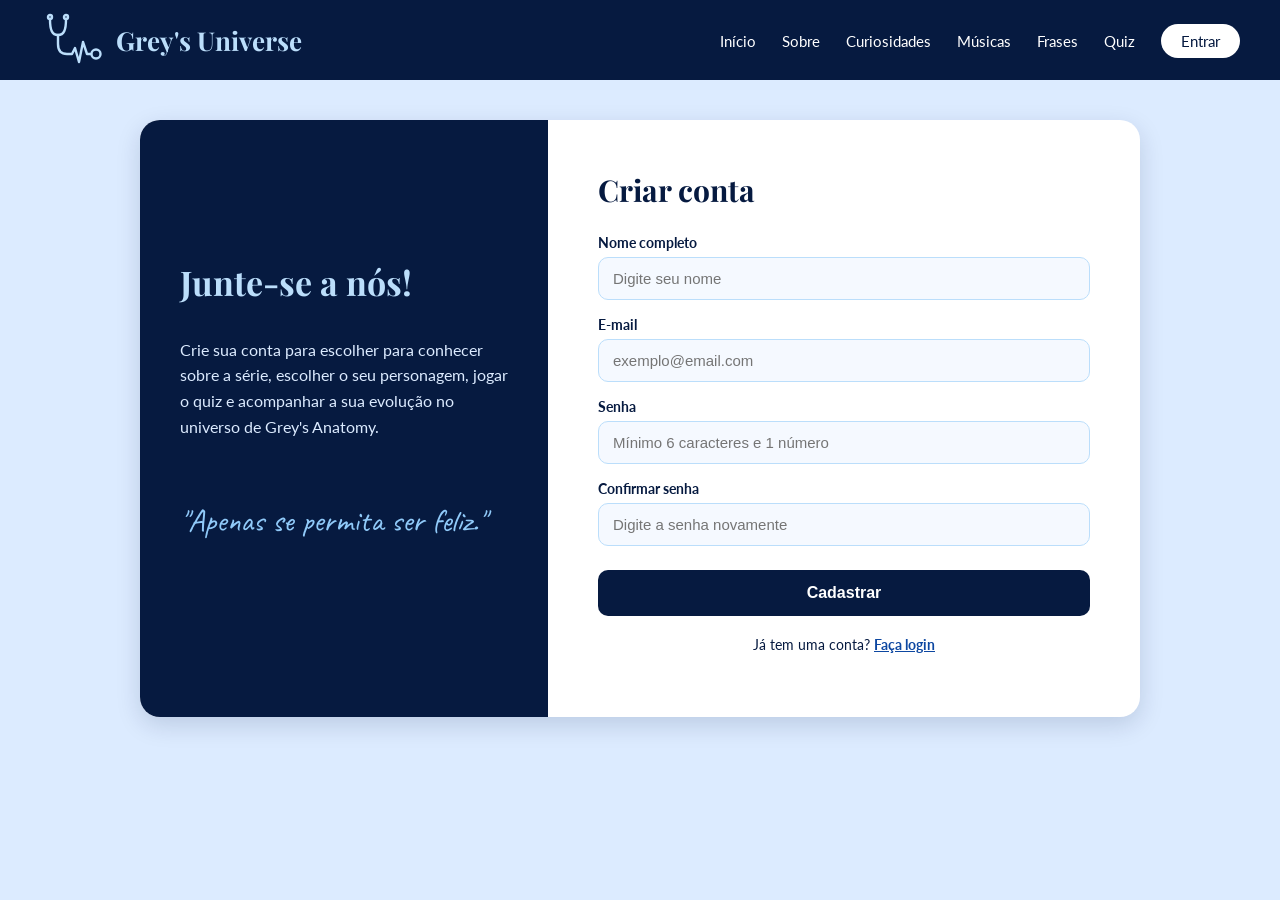
==== front/cadastro.html @ db397578 "front: tela de cadastro com validacoes (vetor e for) ligada a API" ====
<!DOCTYPE html>
<html lang="pt-BR">

<head>
    <meta charset="UTF-8">
    <meta name="viewport" content="width=device-width, initial-scale=1.0">
    <title>Cadastro | Grey's Universe</title>

    <!-- FONTES DO GOOGLE -->
    <link rel="preconnect" href="https://fonts.googleapis.com">
    <link rel="preconnect" href="https://fonts.gstatic.com" crossorigin>
    <link href="https://fonts.googleapis.com/css2?family=Caveat:wght@500&family=Lato:wght@400;700&family=Playfair+Display:wght@600;700&display=swap" rel="stylesheet">

    <link rel="stylesheet" href="css/style.css">
</head>

<body>

    <!-- MENU -->
    <div class="menu">
        <a href="index.html" class="logo">
            <svg class="logo-icone" viewBox="0 0 64 56">
                <circle cx="10" cy="5" r="2" />
                <circle cx="26" cy="5" r="2" />
                <path d="M10 7 C10 18 12 23 18 23 C24 23 26 18 26 7" />
                <path d="M18 23 V32 Q18 42 27 42 H32 L35 36 L39 50 L43 30 L47 42 H51" />
                <circle cx="56" cy="42" r="4.5" />
            </svg>
            Grey's Universe
        </a>
        <div class="menu-links">
            <a href="index.html">Início</a>
            <a href="sobre.html">Sobre</a>
            <a href="curiosidades.html">Curiosidades</a>
            <a href="index.html#musicas">Músicas</a>
            <a href="frases.html">Frases</a>
            <a href="quiz.html">Quiz</a>
            <a href="login.html" class="botao-entrar">Entrar</a>
        </div>
    </div>

    <!-- CAIXA DO CADASTRO -->
    <div class="pagina-form">

        <!-- LADO ESQUERDO -->
        <div class="form-lateral">
            <h2>Junte-se a nós!</h2>
            <p>
                Crie sua conta para escolher para conhecer sobre a série, escolher o seu personagem, jogar o quiz
                e acompanhar a sua evolução no universo de Grey's Anatomy.
            </p>
            <p class="frase-escrita">"Apenas se permita ser feliz."</p>
        </div>

        <!-- LADO DIREITO: FORMULÁRIO -->
        <div class="form-conteudo">
            <h2>Criar conta</h2>

            <div class="campo">
                <label>Nome completo</label>
                <input type="text" id="ipt_nome" placeholder="Digite seu nome">
            </div>

            <div class="campo">
                <label>E-mail</label>
                <input type="text" id="ipt_email" placeholder="exemplo@email.com">
            </div>

            <div class="campo">
                <label>Senha</label>
                <input type="password" id="ipt_senha" placeholder="Mínimo 6 caracteres e 1 número">
            </div>

            <div class="campo">
                <label>Confirmar senha</label>
                <input type="password" id="ipt_confirmacao" placeholder="Digite a senha novamente">
            </div>

            <button class="botao-form" onclick="cadastrar()">Cadastrar</button>

            <div class="mensagem" id="div_exibir"></div>

            <p class="link-form">Já tem uma conta? <a href="login.html">Faça login</a></p>
        </div>

    </div>

        <script>
        function cadastrar() {
            // pega o que foi digitado em cada campo
            let nome = ipt_nome.value;
            let email = ipt_email.value;
            let senha = ipt_senha.value;
            let confirmacao = ipt_confirmacao.value;

            // VALIDAÇÃO 1: campos vazios (vetor + for + contador)
            let campos = [nome, email, senha, confirmacao];
            let camposVazios = 0;
            for (let i = 0; i < campos.length; i++) {
                if (campos[i] == "") {
                    camposVazios++;
                }
            }

            // VALIDAÇÃO 3: e-mail (for passando letra por letra e contando)
            let qtdArroba = 0;
            let qtdPonto = 0;
            for (let i = 0; i < email.length; i++) {
                if (email[i] == "@") {
                    qtdArroba++;
                } else if (email[i] == ".") {
                    qtdPonto++;
                }
            }

            // VALIDAÇÃO 5: senha com pelo menos 1 número (vetor + for)
            let numeros = ["0", "1", "2", "3", "4", "5", "6", "7", "8", "9"];
            let qtdNumeros = 0;
            for (let i = 0; i < senha.length; i++) {
                for (let j = 0; j < numeros.length; j++) {
                    if (senha[i] == numeros[j]) {
                        qtdNumeros++;
                    }
                }
            }

            // CONFERÊNCIA: mostra o primeiro erro encontrado
            if (camposVazios > 0) {
                div_exibir.innerHTML = "Preencha todos os campos.";
            } else if (nome.length < 3) {
                div_exibir.innerHTML = "O nome precisa ter pelo menos 3 letras.";
            } else if (qtdArroba != 1 || qtdPonto == 0) {
                div_exibir.innerHTML = "Digite um e-mail válido, com um @ e um ponto.";
            } else if (senha.length < 6) {
                div_exibir.innerHTML = "A senha precisa ter pelo menos 6 caracteres.";
            } else if (qtdNumeros == 0) {
                div_exibir.innerHTML = "A senha precisa ter pelo menos 1 número.";
            } else if (senha != confirmacao) {
                div_exibir.innerHTML = "As senhas não são iguais.";
            } else {
                // objeto com os dados que vão para a API
                let dadosUsuario = {
                    nomeServer: nome,
                    emailServer: email,
                    senhaServer: senha
                };

                fetch("/usuarios/cadastrar", {
                    method: "POST",
                    headers: {
                        "Content-Type": "application/json"
                    },
                    body: JSON.stringify(dadosUsuario)
                }).then(function (resposta) {
                    if (resposta.ok) {
                        div_exibir.innerHTML = "Cadastro realizado com sucesso! Indo para o login...";
                        setTimeout(function () {
                            window.location = "login.html";
                        }, 2000);
                    } else {
                        div_exibir.innerHTML = "Não foi possível cadastrar. Tente novamente.";
                    }
                }).catch(function (erro) {
                    console.log(erro);
                    div_exibir.innerHTML = "Erro de conexão com o servidor.";
                });
            }
        }
    </script>

</body>

</html>
---- front/css/style.css ----
/* ===== CORES DO SITE =====
   azul-escuro:    #061A40
   azul-principal: #0D47A1
   azul-destaque:  #90CAF9
   azul-clarinho:  #BBDEFB
   fundo claro:    #DCEBFF
*/

/* ===== GERAL ===== */
body {
    margin: 0;
    font-family: 'Lato', Arial, sans-serif;
    background-color: #DCEBFF;
    color: #061A40;
}

h1, h2, h3 {
    font-family: 'Playfair Display', Georgia, serif;
}

/* ===== MENU ===== */
.menu {
    background-color: #061A40;
    display: flex;
    justify-content: space-between;
    align-items: center;
    padding: 12px 40px;
}

.logo {
    display: flex;
    align-items: center;
    gap: 12px;
    font-family: 'Playfair Display', Georgia, serif;
    font-size: 26px;
    font-weight: bold;
    color: #BBDEFB;
    text-decoration: none;
    white-space: nowrap;
}

.logo-icone {
    width: 64px;
    height: 56px;
}

.logo-icone path {
    fill: none;
    stroke: #BBDEFB;
    stroke-width: 2.4;
    stroke-linecap: round;
    stroke-linejoin: round;
}

.logo-icone circle {
    fill: #061A40;
    stroke: #BBDEFB;
    stroke-width: 2.4;
}

.menu-links a {
    color: white;
    text-decoration: none;
    margin-left: 22px;
    font-size: 15px;
}

.menu-links a:hover {
    color: #90CAF9;
}

.botao-entrar {
    background-color: white;
    color: #061A40 !important;
    padding: 8px 20px;
    border-radius: 20px;
}

/* ===== TOPO COM A TORRE ===== */
.topo {
    background-image: linear-gradient(to right, rgba(6, 26, 64, 0.95) 0%, rgba(6, 26, 64, 0.6) 50%, rgba(6, 26, 64, 0.1) 100%), url("../assets/imgs/torre.jpg");
    background-size: cover;
    background-position: center;
    margin: 20px 40px;
    border-radius: 20px;
    min-height: 480px;
    display: flex;
    align-items: center;
    padding: 0 60px;
}

.topo-texto {
    max-width: 520px;
    color: white;
}

.topo h1 {
    font-size: 60px;
    margin: 0 0 10px 0;
}

.topo-frase {
    font-family: 'Playfair Display', Georgia, serif;
    font-size: 28px;
    color: #90CAF9;
    margin: 0 0 16px 0;
}

.topo p {
    font-size: 18px;
    line-height: 1.6;
}

/* ===== BOTÕES ===== */
.botao {
    display: inline-block;
    background-color: #0D47A1;
    color: white;
    padding: 12px 30px;
    border-radius: 25px;
    text-decoration: none;
    font-weight: bold;
    margin-top: 10px;
}

.botao:hover {
    background-color: #061A40;
}

.topo .botao {
    background-color: white;
    color: #061A40;
}

.topo .botao:hover {
    background-color: #90CAF9;
}

/* ===== SEÇÕES ===== */
.secao {
    max-width: 1100px;
    margin: 0 auto;
    padding: 50px 20px;
    text-align: center;
}

.secao h2 {
    font-size: 34px;
    margin-top: 0;
}

.secao p {
    font-size: 17px;
    line-height: 1.6;
}

.secao-clara {
    background-color: white;
    border-radius: 20px;
}

/* ===== CARTÕES DE TEXTO ===== */
.cartoes {
    display: flex;
    justify-content: center;
    flex-wrap: wrap;
    gap: 20px;
    margin: 30px 0;
}

.cartao {
    background-color: white;
    border-top: 5px solid #0D47A1;
    border-radius: 12px;
    padding: 20px;
    width: 210px;
}

.secao-clara .cartao {
    background-color: #DCEBFF;
}

/* ===== CARTÕES DE PERSONAGEM ===== */
.cartao-personagem {
    background-color: white;
    border-radius: 16px;
    padding: 12px;
    width: 150px;
    box-shadow: 0 4px 12px rgba(6, 26, 64, 0.15);
}

.cartao-personagem img {
    width: 100%;
    height: 170px;
    object-fit: cover;
    object-position: center top;
    border-radius: 12px;
}

.cartao-personagem h3 {
    font-size: 16px;
    margin: 10px 0 4px 0;
}

.cartao-personagem p {
    font-size: 14px;
    color: #0D47A1;
    margin: 0;
}

/* ===== FRASE ESCRITA À MÃO ===== */
.secao .frase-escrita {
    font-family: 'Caveat', cursive;
    font-size: 34px;
    color: #0D47A1;
}

/* ===== PLAYLIST DE MÚSICAS ===== */
.playlist {
    background-color: #061A40;
    border-radius: 20px;
    padding: 24px 30px;
    max-width: 720px;
    margin: 30px auto 0 auto;
    text-align: left;
    box-shadow: 0 8px 24px rgba(6, 26, 64, 0.25);
}

.secao .playlist-titulo {
    color: #90CAF9;
    font-family: 'Playfair Display', Georgia, serif;
    font-size: 22px;
    font-weight: bold;
    margin: 0 0 14px 0;
}

.musica {
    display: flex;
    align-items: center;
    gap: 18px;
    padding: 12px 10px;
    border-top: 1px solid rgba(144, 202, 249, 0.2);
    border-radius: 10px;
}

.musica:hover {
    background-color: #0D47A1;
}

.musica-numero {
    color: #90CAF9;
    font-size: 18px;
    width: 24px;
    text-align: center;
}

.musica-info {
    flex: 1;
}

.musica-nome {
    color: white;
    font-weight: bold;
    font-size: 17px;
}

.musica-artista {
    color: #BBDEFB;
    font-size: 14px;
    margin-top: 2px;
}

.botao-ouvir {
    background-color: #90CAF9;
    color: #061A40;
    padding: 8px 20px;
    border-radius: 20px;
    text-decoration: none;
    font-weight: bold;
    font-size: 14px;
}

.botao-ouvir:hover {
    background-color: white;
}

/* ===== TELAS DE FORMULÁRIO (cadastro e login) ===== */
.pagina-form {
    display: flex;
    max-width: 1000px;
    margin: 40px auto;
    background-color: white;
    border-radius: 20px;
    overflow: hidden;
    box-shadow: 0 8px 24px rgba(6, 26, 64, 0.15);
}

.form-lateral {
    background-color: #061A40;
    color: white;
    width: 40%;
    padding: 50px 40px;
    display: flex;
    flex-direction: column;
    justify-content: center;
}

.form-lateral h2 {
    font-size: 34px;
    color: #BBDEFB;
    margin: 0 0 16px 0;
}

.form-lateral p {
    font-size: 16px;
    line-height: 1.6;
    color: #DCEBFF;
}

.form-lateral .frase-escrita {
    font-family: 'Caveat', cursive;
    font-size: 32px;
    color: #90CAF9;
    margin-top: 40px;
}

.form-conteudo {
    width: 60%;
    padding: 50px;
}

.form-conteudo h2 {
    font-size: 30px;
    margin: 0 0 24px 0;
}

.campo {
    margin-bottom: 16px;
}

.campo label {
    display: block;
    font-weight: bold;
    font-size: 14px;
    margin-bottom: 6px;
}

.campo input {
    width: 100%;
    box-sizing: border-box;
    padding: 12px 14px;
    border: 1px solid #BBDEFB;
    border-radius: 10px;
    font-size: 15px;
    background-color: #F5F9FF;
}

.campo input:focus {
    outline: none;
    border-color: #0D47A1;
}

.botao-form {
    width: 100%;
    background-color: #061A40;
    color: white;
    border: none;
    padding: 14px;
    border-radius: 10px;
    font-size: 16px;
    font-weight: bold;
    cursor: pointer;
    margin-top: 8px;
}

.botao-form:hover {
    background-color: #0D47A1;
}

.mensagem {
    margin-top: 16px;
    font-size: 15px;
    color: #0D47A1;
}

.link-form {
    text-align: center;
    margin-top: 20px;
    font-size: 14px;
}

.link-form a {
    color: #0D47A1;
    font-weight: bold;
}
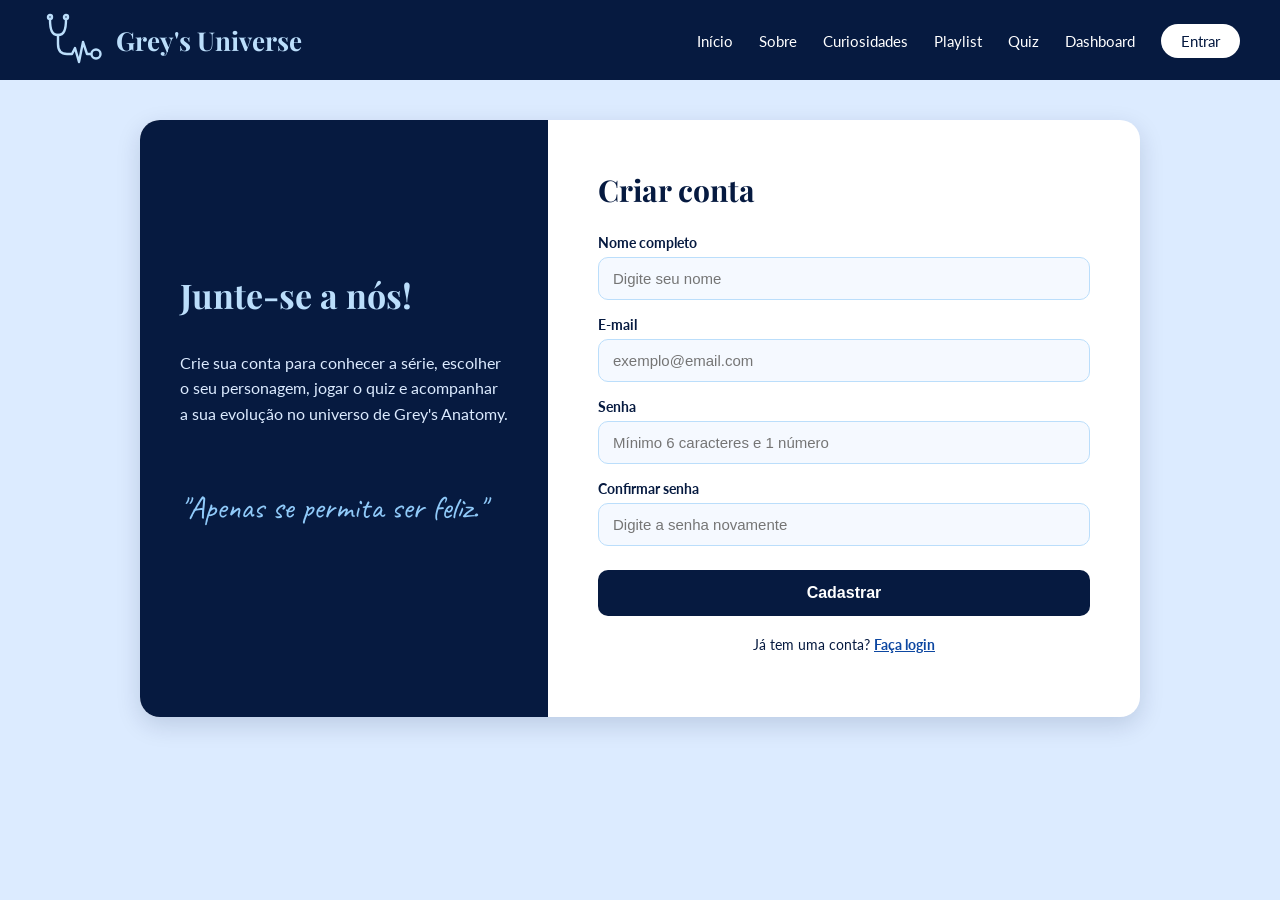
==== commit 3c192d04: "Menu igual em todas as páginas com Playlist, Dashboard, Olá e botão Sair" ====
--- a/front/cadastro.html
+++ b/front/cadastro.html
@@ -32,10 +32,10 @@
             <a href="index.html">Início</a>
             <a href="sobre.html">Sobre</a>
             <a href="curiosidades.html">Curiosidades</a>
-            <a href="index.html#musicas">Músicas</a>
-            <a href="frases.html">Frases</a>
+            <a href="index.html#musicas">Playlist</a>
             <a href="quiz.html">Quiz</a>
-            <a href="login.html" class="botao-entrar">Entrar</a>
+            <a href="dashboard.html">Dashboard</a>
+            <span id="span_conta"></span>
         </div>
     </div>
 
@@ -46,7 +46,7 @@
         <div class="form-lateral">
             <h2>Junte-se a nós!</h2>
             <p>
-                Crie sua conta para escolher para conhecer sobre a série, escolher o seu personagem, jogar o quiz
+                Crie sua conta para conhecer a série, escolher o seu personagem, jogar o quiz
                 e acompanhar a sua evolução no universo de Grey's Anatomy.
             </p>
             <p class="frase-escrita">"Apenas se permita ser feliz."</p>
@@ -85,7 +85,34 @@
 
     </div>
 
-        <script>
+    <script>
+        // ===== MENU: Entrar ou "Olá, Nome" + Sair =====
+        if (sessionStorage.ID_USUARIO != null) {
+            let nomeCompleto = sessionStorage.NOME_USUARIO;
+            let primeiroNome = "";
+            let espacos = 0;
+
+            for (let i = 0; i < nomeCompleto.length; i++) {
+                if (nomeCompleto[i] == " ") {
+                    espacos++;
+                }
+                if (espacos == 0) {
+                    primeiroNome += nomeCompleto[i];
+                }
+            }
+
+            span_conta.innerHTML = `<span class="ola-usuario">Olá, ${primeiroNome}</span>
+                                    <a href="#" class="botao-entrar" onclick="sair()">Sair</a>`;
+        } else {
+            span_conta.innerHTML = `<a href="login.html" class="botao-entrar">Entrar</a>`;
+        }
+
+        function sair() {
+            sessionStorage.clear();
+            window.location = "index.html";
+        }
+
+        // ===== CADASTRO =====
         function cadastrar() {
             // pega o que foi digitado em cada campo
             let nome = ipt_nome.value;
--- a/front/css/style.css
+++ b/front/css/style.css
@@ -392,4 +392,386 @@
 .link-form a {
     color: #0D47A1;
     font-weight: bold;
+}
+
+/* ===== ESCOLHA DE PERSONAGEM ===== */
+.pagina-personagem .cartao-personagem {
+    width: 180px;
+    display: flex;
+    flex-direction: column;
+}
+
+.pagina-personagem .cartao-personagem p {
+    font-size: 13px;
+    color: #061A40;
+    line-height: 1.4;
+    flex: 1;
+}
+
+.botao-escolher {
+    background-color: #0D47A1;
+    color: white;
+    border: none;
+    padding: 10px;
+    border-radius: 20px;
+    font-weight: bold;
+    cursor: pointer;
+    margin-top: 10px;
+}
+
+.botao-escolher:hover {
+    background-color: #061A40;
+}
+
+.escolhido {
+    border: 3px solid #0D47A1;
+}
+
+/* =========================================
+   QUIZ
+   ========================================= */
+.caixa-quiz {
+    width: 100%;
+    max-width: 680px;
+    background-color: #FFFFFF;
+    border-radius: 16px;
+    padding: 40px;
+    box-shadow: 0 8px 24px rgba(6, 26, 64, 0.12);
+    box-sizing: border-box;
+}
+
+.caixa-quiz h1 {
+    font-family: 'Playfair Display', serif;
+    color: #061A40;
+    font-size: 32px;
+    margin: 0 0 12px 0;
+}
+
+.caixa-quiz h2 {
+    font-family: 'Playfair Display', serif;
+    color: #061A40;
+    font-size: 24px;
+    margin: 8px 0 24px 0;
+}
+
+.caixa-quiz p {
+    font-family: 'Lato', sans-serif;
+    color: #0D47A1;
+    font-size: 17px;
+    line-height: 1.5;
+}
+
+/* "Interno · Pergunta 3 de 10" */
+.progresso {
+    display: inline-block;
+    background-color: #DCEBFF;
+    color: #0D47A1;
+    font-weight: 700;
+    font-size: 14px;
+    padding: 6px 14px;
+    border-radius: 20px;
+    margin: 0;
+}
+
+/* botões da escolha de nível */
+.botao-nivel {
+    display: block;
+    width: 100%;
+    margin-top: 14px;
+    padding: 18px;
+    font-family: 'Playfair Display', serif;
+    font-size: 20px;
+    color: #061A40;
+    background-color: #DCEBFF;
+    border: 2px solid #90CAF9;
+    border-radius: 12px;
+    cursor: pointer;
+    transition: 0.2s;
+}
+
+.botao-nivel:hover {
+    background-color: #0D47A1;
+    border-color: #0D47A1;
+    color: #FFFFFF;
+}
+
+/* alternativas */
+.alternativa {
+    display: flex;
+    align-items: center;
+    gap: 12px;
+    padding: 14px 18px;
+    margin-bottom: 12px;
+    font-family: 'Lato', sans-serif;
+    font-size: 17px;
+    color: #061A40;
+    background-color: #F5F9FF;
+    border: 2px solid #BBDEFB;
+    border-radius: 10px;
+    cursor: pointer;
+    transition: 0.2s;
+}
+
+.alternativa:hover {
+    border-color: #0D47A1;
+}
+
+.alternativa input {
+    accent-color: #0D47A1;
+    width: 18px;
+    height: 18px;
+}
+
+/* alternativa marcada fica azul */
+.alternativa:has(input:checked) {
+    background-color: #BBDEFB;
+    border-color: #0D47A1;
+}
+
+/* botões dentro do quiz */
+.caixa-quiz .botao-form {
+    width: 100%;
+    margin-top: 12px;
+}
+
+/* quadradinhos do resultado */
+.resultado-numeros {
+    display: flex;
+    gap: 16px;
+    margin: 24px 0;
+}
+
+.resultado-item {
+    flex: 1;
+    display: flex;
+    flex-direction: column;
+    align-items: center;
+    padding: 20px;
+    background-color: #DCEBFF;
+    border-radius: 12px;
+}
+
+.resultado-item span {
+    font-family: 'Lato', sans-serif;
+    font-size: 14px;
+    color: #0D47A1;
+    text-transform: uppercase;
+    letter-spacing: 1px;
+}
+
+.resultado-item b {
+    font-family: 'Playfair Display', serif;
+    font-size: 40px;
+    color: #061A40;
+    margin-top: 6px;
+}
+
+/* mensagens do resultado */
+.passou,
+.nao-passou {
+    padding: 14px 18px;
+    border-radius: 10px;
+    font-weight: 700;
+}
+
+.caixa-quiz .passou {
+    background-color: #E3F5E9;
+    color: #1E6B3A;
+}
+
+.caixa-quiz .nao-passou {
+    background-color: #FDECEC;
+    color: #9B2C2C;
+}
+
+/* página do quiz com foto de fundo */
+.pagina-quiz {
+    min-height: calc(100vh - 130px);
+    padding: 48px 16px;
+    display: flex;
+    flex-direction: column;
+    align-items: center;
+    background-image: url("../assets/imgs/fundo-quiz.png");
+    background-size: cover;
+    background-position: center;
+}
+
+/* aviso "Escolha uma alternativa" */
+.pagina-quiz .mensagem {
+    max-width: 680px;
+    width: 100%;
+    margin-top: 16px;
+    text-align: center;
+    font-family: 'Lato', sans-serif;
+    color: #9B2C2C;
+}
+
+/* =========================================
+   DASHBOARD – SEU PRONTUÁRIO DE DESEMPENHO
+   ========================================= */
+.pagina-dashboard {
+    max-width: 1300px;
+    margin: 0 auto;
+    padding: 36px 32px 48px 32px;
+    box-sizing: border-box;
+}
+
+.pagina-dashboard h1 {
+    font-family: 'Playfair Display', serif;
+    color: #061A40;
+    font-size: 36px;
+    margin: 0;
+}
+
+.dash-sub {
+    font-family: 'Lato', sans-serif;
+    color: #0D47A1;
+    font-size: 17px;
+    margin: 8px 0 24px 0;
+}
+
+/* mensagem "Você ainda não jogou o quiz" */
+.pagina-dashboard .mensagem {
+    font-family: 'Lato', sans-serif;
+    color: #061A40;
+    font-size: 17px;
+    margin-bottom: 16px;
+}
+
+/* ----- linha dos 4 KPIs ----- */
+.dash-kpis {
+    display: grid;
+    grid-template-columns: 1.3fr 1fr 1fr 1fr;
+    gap: 18px;
+}
+
+.kpi {
+    background-color: #FFFFFF;
+    border-radius: 14px;
+    padding: 20px 22px;
+    border-left: 6px solid #90CAF9;
+    box-shadow: 0 4px 14px rgba(6, 26, 64, 0.08);
+}
+
+.kpi small {
+    display: block;
+    font-family: 'Lato', sans-serif;
+    font-size: 13px;
+    text-transform: uppercase;
+    letter-spacing: 1px;
+    color: #0D47A1;
+}
+
+.kpi big {
+    display: block;
+    font-family: 'Playfair Display', serif;
+    font-size: 34px;
+    color: #061A40;
+    margin: 8px 0;
+}
+
+.kpi p {
+    font-family: 'Lato', sans-serif;
+    font-size: 14px;
+    color: #3A4A6A;
+    margin: 0;
+}
+
+/* KPI principal (nível atual): escuro, para chamar atenção */
+.kpi-destaque {
+    background-color: #061A40;
+}
+
+.kpi-destaque small {
+    color: #90CAF9;
+}
+
+.kpi-destaque big {
+    color: #FFFFFF;
+    font-size: 28px;
+}
+
+.kpi-destaque p {
+    color: #BBDEFB;
+}
+
+/* ----- semáforo ----- */
+.kpi.verde {
+    border-left-color: #2E9E5B;
+}
+
+.kpi.verde p {
+    color: #1E6B3A;
+}
+
+.kpi.amarelo {
+    border-left-color: #E0A800;
+}
+
+.kpi.amarelo p {
+    color: #8A6400;
+}
+
+.kpi.vermelho {
+    border-left-color: #C62828;
+}
+
+.kpi.vermelho p {
+    color: #9B2C2C;
+}
+
+/* ----- gráficos ----- */
+.dash-graficos {
+    display: grid;
+    grid-template-columns: 1.4fr 1fr;
+    gap: 18px;
+    margin-top: 18px;
+}
+
+.dash-card {
+    background-color: #FFFFFF;
+    border-radius: 14px;
+    padding: 22px 24px;
+    box-shadow: 0 4px 14px rgba(6, 26, 64, 0.08);
+}
+
+.dash-card h3 {
+    font-family: 'Lato', sans-serif;
+    font-size: 18px;
+    color: #061A40;
+    margin: 0;
+}
+
+.dash-card p {
+    font-family: 'Lato', sans-serif;
+    font-size: 14px;
+    color: #3A4A6A;
+    margin: 6px 0 16px 0;
+}
+
+/* =========================================
+   MENU FIXO NO TOPO AO ROLAR A PÁGINA
+   ========================================= */
+.menu {
+    position: sticky;
+    top: 0;
+    z-index: 100;
+}
+
+/* rolagem suave ao clicar em links como "Playlist" */
+html {
+    scroll-behavior: smooth;
+}
+
+/* a seção não fica escondida atrás do menu fixo */
+section,
+.secao {
+    scroll-margin-top: 100px;
+}
+
+/* "Olá, Nome" no menu */
+.ola-usuario {
+    color: #90CAF9;
+    margin-left: 22px;
+    font-size: 15px;
 }
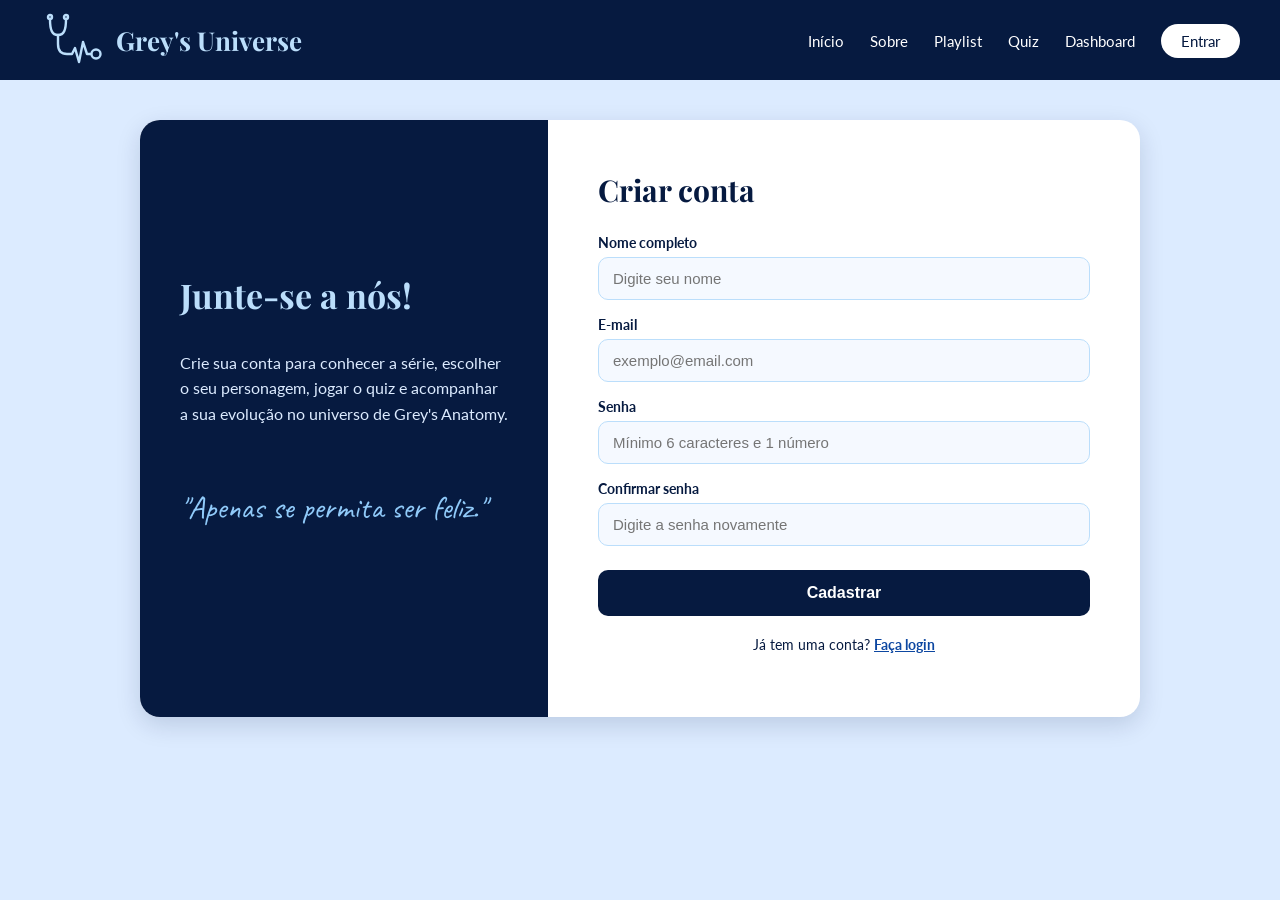
==== commit 2b1d4600: "Sobre na Home, login leva para a Home e remoção de Curiosidades" ====
--- a/front/cadastro.html
+++ b/front/cadastro.html
@@ -30,8 +30,8 @@
         </a>
         <div class="menu-links">
             <a href="index.html">Início</a>
-            <a href="sobre.html">Sobre</a>
-            <a href="curiosidades.html">Curiosidades</a>
+            <a href="index.html#sobre">Sobre</a>
+            
             <a href="index.html#musicas">Playlist</a>
             <a href="quiz.html">Quiz</a>
             <a href="dashboard.html">Dashboard</a>
--- a/front/css/style.css
+++ b/front/css/style.css
@@ -774,4 +774,20 @@
     color: #90CAF9;
     margin-left: 22px;
     font-size: 15px;
+}
+
+/* =========================================
+   PÁGINA SOBRE
+   ========================================= */
+.texto-sobre {
+    max-width: 760px;
+    margin: 0 auto;
+}
+
+.cartao-ficha strong {
+    display: block;
+    font-family: 'Playfair Display', Georgia, serif;
+    font-size: 26px;
+    color: #0D47A1;
+    margin: 6px 0;
 }
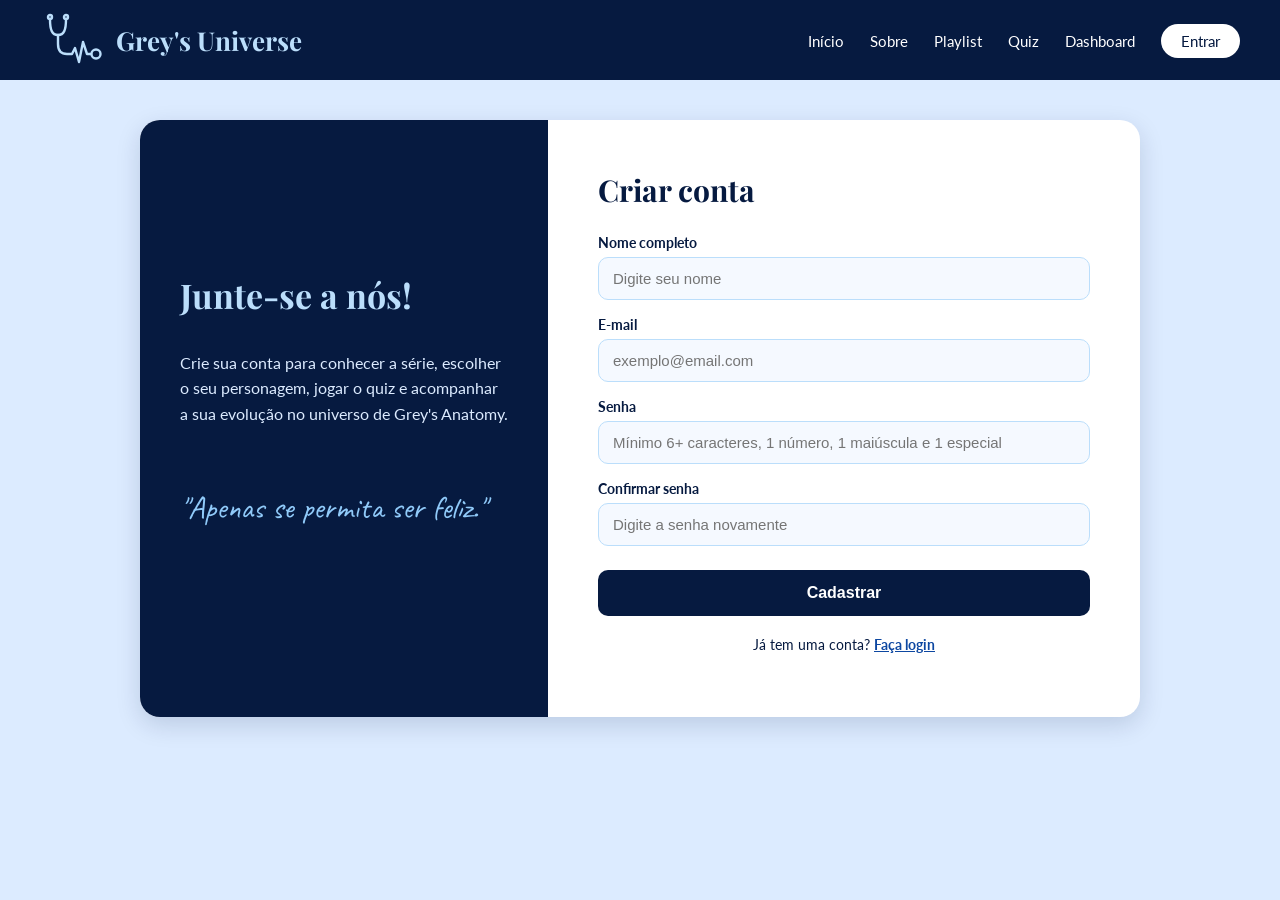
==== commit 8413ccd5: "Cadastro: senha exige letra maiúscula e caractere especial" ====
--- a/front/cadastro.html
+++ b/front/cadastro.html
@@ -68,7 +68,7 @@
 
             <div class="campo">
                 <label>Senha</label>
-                <input type="password" id="ipt_senha" placeholder="Mínimo 6 caracteres e 1 número">
+                <input type="password" id="ipt_senha" placeholder="Mínimo 6+ caracteres, 1 número, 1 maiúscula e 1 especial">
             </div>
 
             <div class="campo">
@@ -147,6 +147,30 @@
                 for (let j = 0; j < numeros.length; j++) {
                     if (senha[i] == numeros[j]) {
                         qtdNumeros++;
+                    }
+                }
+            }
+
+            
+            // VALIDAÇÃO 7: senha com pelo menos 1 letra maiúscula (vetor + for)
+            let maiusculas = ["A", "B", "C", "D", "E", "F", "G", "H", "I", "J", "K", "L", "M",
+                              "N", "O", "P", "Q", "R", "S", "T", "U", "V", "W", "X", "Y", "Z"];
+            let qtdMaiusculas = 0;
+            for (let i = 0; i < senha.length; i++) {
+                for (let j = 0; j < maiusculas.length; j++) {
+                    if (senha[i] == maiusculas[j]) {
+                        qtdMaiusculas++;
+                    }
+                }
+            }
+
+            // VALIDAÇÃO 8: senha com pelo menos 1 caractere especial (vetor + for)
+            let especiais = ["!", "@", "#", "$", "%", "&", "*"];
+            let qtdEspeciais = 0;
+            for (let i = 0; i < senha.length; i++) {
+                for (let j = 0; j < especiais.length; j++) {
+                    if (senha[i] == especiais[j]) {
+                        qtdEspeciais++;
                     }
                 }
             }
@@ -162,6 +186,10 @@
                 div_exibir.innerHTML = "A senha precisa ter pelo menos 6 caracteres.";
             } else if (qtdNumeros == 0) {
                 div_exibir.innerHTML = "A senha precisa ter pelo menos 1 número.";
+            } else if (qtdMaiusculas == 0) {
+                div_exibir.innerHTML = "A senha precisa ter pelo menos 1 letra maiúscula.";
+            } else if (qtdEspeciais == 0) {
+                div_exibir.innerHTML = "A senha precisa ter pelo menos 1 caractere especial (! @ # $ % & *).";
             } else if (senha != confirmacao) {
                 div_exibir.innerHTML = "As senhas não são iguais.";
             } else {
--- a/front/css/style.css
+++ b/front/css/style.css
@@ -528,6 +528,19 @@
     border-color: #0D47A1;
 }
 
+/* correção: alternativa certa (verde) e errada (vermelha) */
+.caixa-quiz .alternativa.certa {
+    background-color: #E3F5E9;
+    border-color: #2E9E5B;
+    cursor: default;
+}
+
+.caixa-quiz .alternativa.errada {
+    background-color: #FDECEC;
+    border-color: #C62828;
+    cursor: default;
+}
+
 /* botões dentro do quiz */
 .caixa-quiz .botao-form {
     width: 100%;
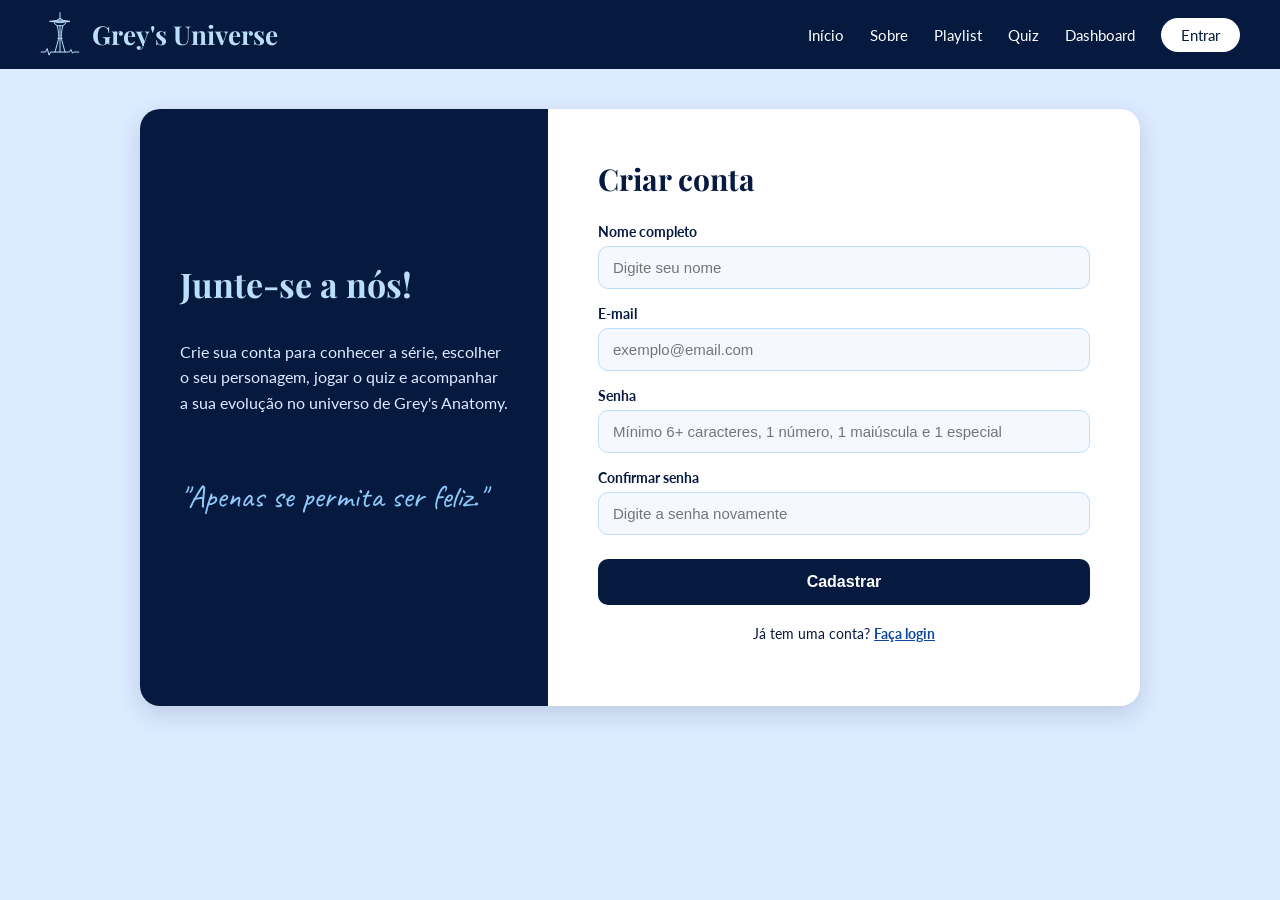
==== commit cc1cece7: "front: troca a logo pela Space Needle" ====
--- a/front/cadastro.html
+++ b/front/cadastro.html
@@ -19,13 +19,7 @@
     <!-- MENU -->
     <div class="menu">
         <a href="index.html" class="logo">
-            <svg class="logo-icone" viewBox="0 0 64 56">
-                <circle cx="10" cy="5" r="2" />
-                <circle cx="26" cy="5" r="2" />
-                <path d="M10 7 C10 18 12 23 18 23 C24 23 26 18 26 7" />
-                <path d="M18 23 V32 Q18 42 27 42 H32 L35 36 L39 50 L43 30 L47 42 H51" />
-                <circle cx="56" cy="42" r="4.5" />
-            </svg>
+            <svg class="logo-icone" viewBox="0 0 64 72"><path d="M32 1 V11"/><path d="M28 12 Q32 8.5 36 12"/><path d="M16 15 Q32 10.5 48 15 Q32 19.5 16 15 Z"/><path d="M19 15 H45"/><path d="M23 18.2 L27.5 22 H36.5 L41 18.2"/><path d="M27.5 22 Q31 36 29.5 44 L24 64"/><path d="M36.5 22 Q33 36 34.5 44 L40 64"/><path d="M32 22 V64"/><path d="M28.6 42.5 Q32 44 35.4 42.5"/><path d="M2 64 H9 L11.5 58.5 L14.5 69 L17 64 H47 L49.5 60 L52 66 L54 64 H62"/></svg>
             Grey's Universe
         </a>
         <div class="menu-links">
--- a/front/css/style.css
+++ b/front/css/style.css
@@ -40,22 +40,16 @@
 }
 
 .logo-icone {
-    width: 64px;
-    height: 56px;
+    width: 40px;
+    height: 45px;
 }
 
 .logo-icone path {
     fill: none;
     stroke: #BBDEFB;
-    stroke-width: 2.4;
+    stroke-width: 1.6;
     stroke-linecap: round;
     stroke-linejoin: round;
-}
-
-.logo-icone circle {
-    fill: #061A40;
-    stroke: #BBDEFB;
-    stroke-width: 2.4;
 }
 
 .menu-links a {
@@ -495,6 +489,15 @@
     color: #FFFFFF;
 }
 
+/* nível travado: cinza e sem clique */
+.botao-nivel.bloqueado,
+.botao-nivel.bloqueado:hover {
+    background-color: #EEF1F5;
+    border-color: #D5DAE1;
+    color: #9AA6B8;
+    cursor: not-allowed;
+}
+
 /* alternativas */
 .alternativa {
     display: flex;
@@ -803,4 +806,52 @@
     font-size: 26px;
     color: #0D47A1;
     margin: 6px 0;
+}
+
+/* =========================================
+   DASHBOARD – PERSONAGEM ESCOLHIDO
+   ========================================= */
+.dash-personagem {
+    display: flex;
+    align-items: center;
+    gap: 22px;
+    background-color: #FFFFFF;
+    border-radius: 14px;
+    padding: 18px 24px;
+    margin-bottom: 18px;
+    box-shadow: 0 4px 14px rgba(6, 26, 64, 0.08);
+}
+
+.dash-personagem img {
+    width: 96px;
+    height: 96px;
+    border-radius: 50%;
+    object-fit: cover;
+    object-position: center top;
+    border: 3px solid #90CAF9;
+}
+
+.dash-personagem small {
+    display: block;
+    font-size: 13px;
+    text-transform: uppercase;
+    letter-spacing: 1px;
+    color: #0D47A1;
+}
+
+.dash-personagem h3 {
+    font-size: 24px;
+    color: #061A40;
+    margin: 4px 0;
+}
+
+.dash-personagem p {
+    font-size: 14px;
+    color: #3A4A6A;
+    margin: 0 0 8px 0;
+}
+
+.dash-personagem .botao {
+    padding: 8px 22px;
+    font-size: 14px;
 }
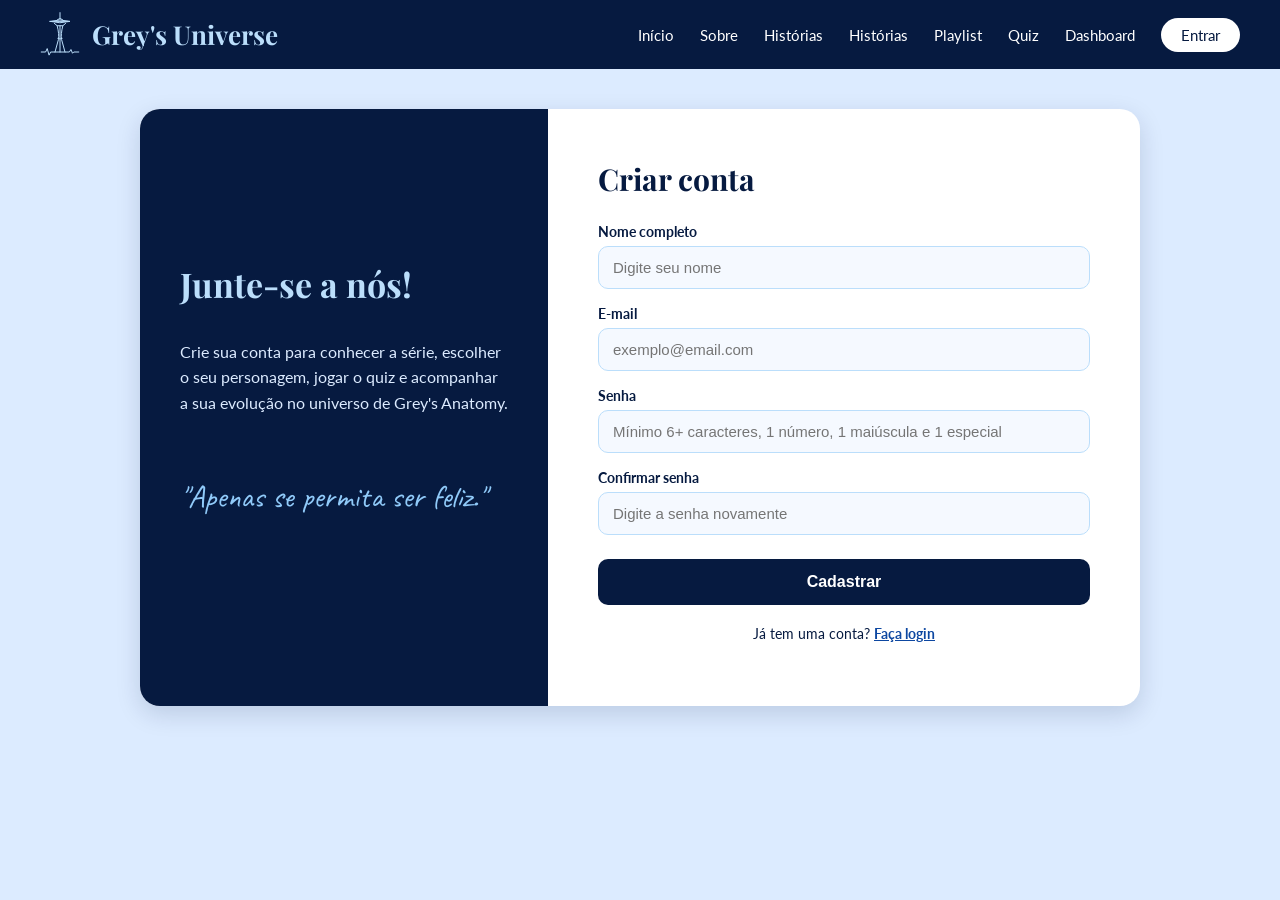
==== commit b3c224e8: "front: carrossel de historias, nova ordem da Home e link no menu" ====
--- a/front/cadastro.html
+++ b/front/cadastro.html
@@ -24,7 +24,7 @@
         </a>
         <div class="menu-links">
             <a href="index.html">Início</a>
-            <a href="index.html#sobre">Sobre</a>
+            <a href="index.html#sobre">Sobre</a> <a href="index.html#historias">Histórias</a> <a href="index.html#historias">Histórias</a>
             
             <a href="index.html#musicas">Playlist</a>
             <a href="quiz.html">Quiz</a>
--- a/front/css/style.css
+++ b/front/css/style.css
@@ -854,4 +854,112 @@
 .dash-personagem .botao {
     padding: 8px 22px;
     font-size: 14px;
+}
+
+/* ===== CARROSSEL DE HISTÓRIAS ===== */
+.secao-historias {
+    padding: 60px 8%;
+    background-color: #DCEBFF;
+    text-align: center;
+}
+
+.historias-titulo {
+    font-family: 'Playfair Display', serif;
+    font-size: 34px;
+    color: #061A40;
+    margin-bottom: 8px;
+}
+
+.historias-subtitulo {
+    font-family: 'Lato', sans-serif;
+    color: #0D47A1;
+    margin-bottom: 30px;
+}
+
+.carrossel {
+    display: flex;
+    gap: 30px;
+    max-width: 1000px;
+    margin: 0 auto;
+    background-color: white;
+    border-radius: 16px;
+    box-shadow: 0 8px 24px rgba(6, 26, 64, 0.15);
+    overflow: hidden;
+    text-align: left;
+    min-height: 460px;
+}
+
+.carrossel-foto {
+    width: 40%;
+    object-fit: cover;
+    flex-shrink: 0;
+}
+
+.carrossel-texto {
+    width: 60%;
+    padding: 30px 30px 30px 0;
+    font-family: 'Lato', sans-serif;
+    color: #061A40;
+    line-height: 1.6;
+    text-align: justify;
+    display: flex;
+    flex-direction: column;
+    justify-content: center;
+}
+
+.carrossel-texto h3 {
+    font-family: 'Playfair Display', serif;
+    font-size: 24px;
+    color: #0D47A1;
+    margin-bottom: 14px;
+    text-align: left;
+}
+
+.carrossel-texto ul {
+    margin: 10px 0 10px 20px;
+    text-align: left;
+}
+
+.licao {
+    margin-top: 16px;
+    padding: 12px 16px;
+    background-color: #DCEBFF;
+    border-left: 4px solid #0D47A1;
+    border-radius: 6px;
+    font-style: italic;
+    text-align: left;
+}
+
+.carrossel-area {
+    display: flex;
+    justify-content: center;
+    align-items: center;
+    gap: 20px;
+}
+
+.carrossel-rodape {
+    margin-top: 12px;
+    margin-bottom: 50px;
+}
+
+.botao-seta {
+    width: 46px;
+    height: 46px;
+    border: none;
+    border-radius: 50%;
+    background-color: #0D47A1;
+    color: white;
+    font-size: 18px;
+    cursor: pointer;
+    flex-shrink: 0;
+}
+
+.botao-seta:hover {
+    background-color: #061A40;
+}
+
+.contador {
+    font-family: 'Lato', sans-serif;
+    font-weight: bold;
+    color: #061A40;
 }
